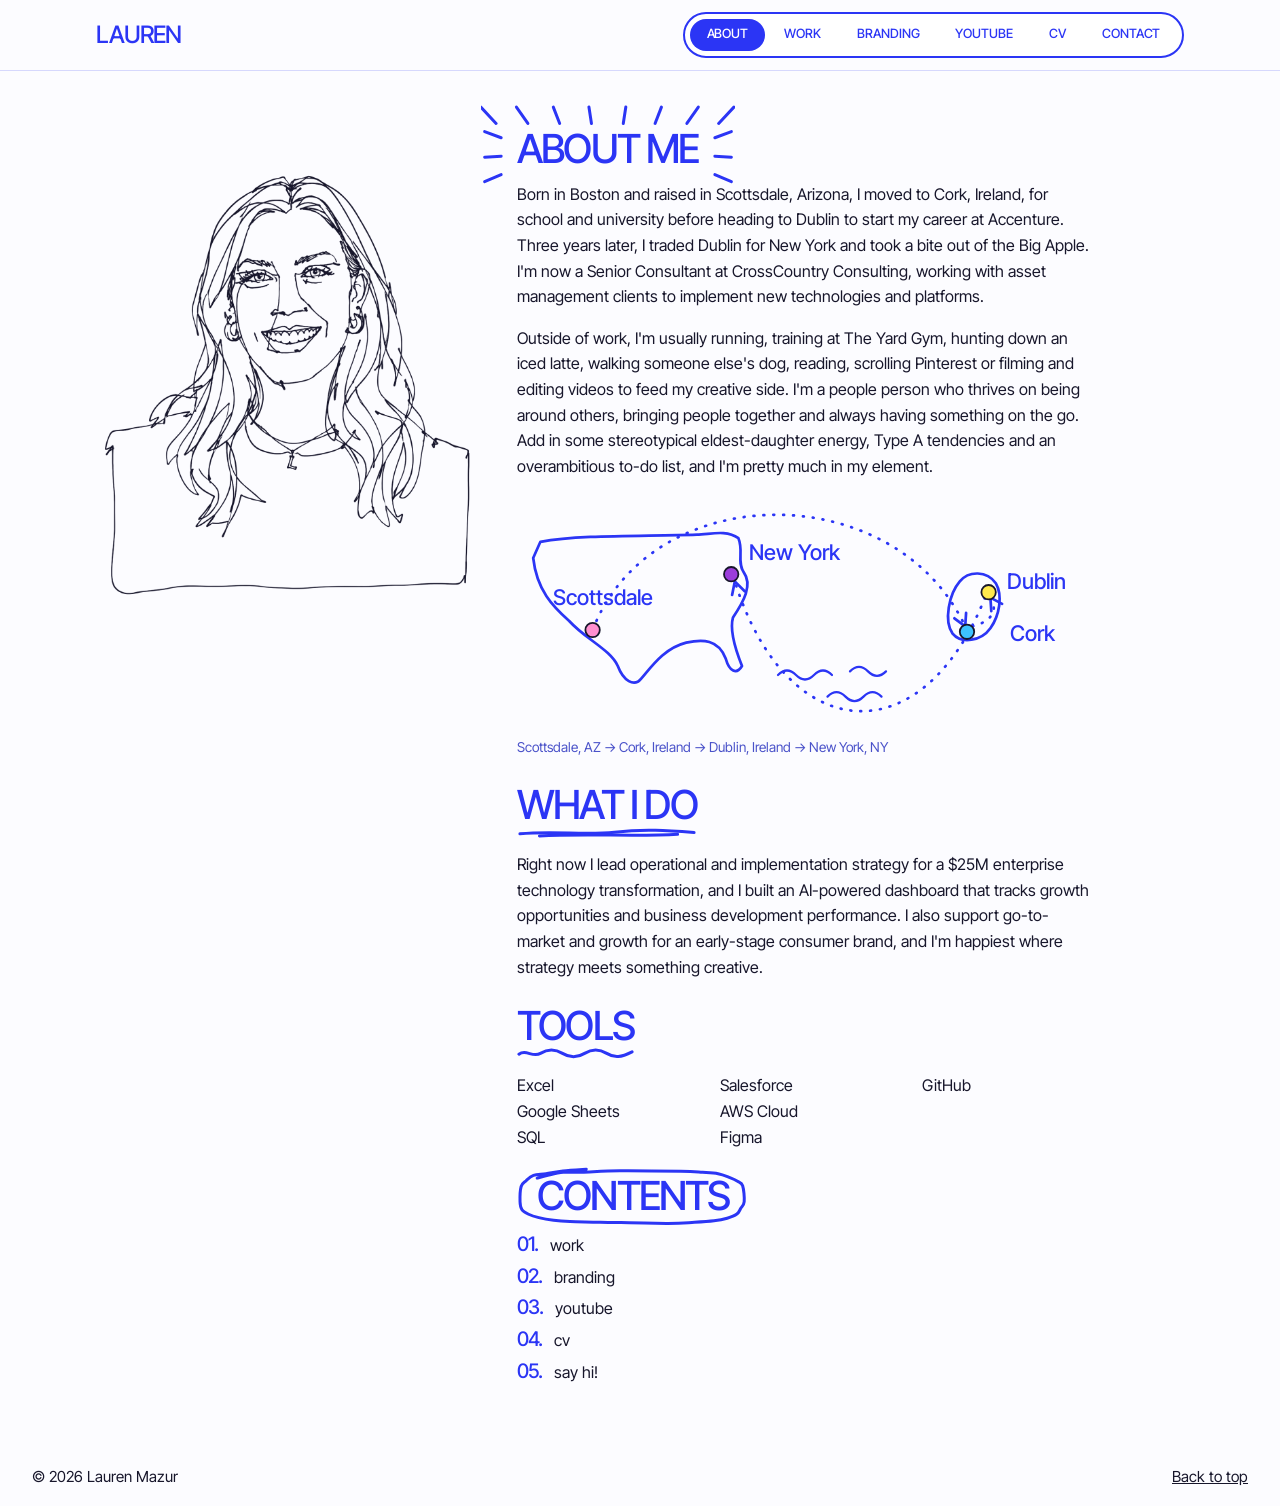
==== about.html @ 890e085f "Add files via upload" ====
<!DOCTYPE html>
<html lang="en">
<head>
  <meta charset="utf-8">
  <meta name="viewport" content="width=device-width, initial-scale=1">

  <title>About | Lauren Mazur</title>
  <meta name="description" content="About Lauren Mazur: strategy and operations consultant based in New York.">

  <!-- Fonts from Google Fonts (free): Inter Tight for everything -->
  <link rel="preconnect" href="https://fonts.googleapis.com">
  <link rel="preconnect" href="https://fonts.gstatic.com" crossorigin>
  <link href="https://fonts.googleapis.com/css2?family=Inter+Tight:wght@400;500;600&display=swap" rel="stylesheet">

  <link rel="stylesheet" href="style.css">
</head>

<body id="top">
  <a class="skip" href="#main">Skip to content</a>

  <!-- Menu: the current page is highlighted. To change the menu, edit it on every page. -->
  <header class="site-header">
    <div class="site-header__inner">
      <a class="site-header__logo" href="index.html">Lauren</a>
      <nav class="stage__nav" aria-label="Main">
        <a class="pill-nav__link" href="about.html" aria-current="page">About</a>
        <a class="pill-nav__link" href="work.html">Work</a>
        <a class="pill-nav__link" href="branding.html">Branding</a>
        <a class="pill-nav__link" href="youtube.html">YouTube</a>
        <a class="pill-nav__link" href="cv.html">CV</a>
        <a class="pill-nav__link" href="contact.html">Contact</a>
      </nav>
    </div>
  </header>

  <main id="main">

    <section id="about" class="section about">
      <figure class="about__portrait">
        <img src="portrait-about.png" width="1122" height="1402"
             alt="Line drawing portrait of Lauren with long hair, hoop earrings and an L necklace">
      </figure>

      <div class="about__text">

        <h1 class="hand-title doodle-host">about me<span class="doodle doodle--burst" aria-hidden="true"></span></h1>
        <!-- EDIT: check this reads like you -->
        <p>Born in Boston and raised in Scottsdale, Arizona, I moved to Cork, Ireland, for school and
           university before heading to Dublin to start my career at Accenture. Three years later,
           I traded Dublin for New York and took a bite out of the Big Apple. I'm now a Senior
           Consultant at CrossCountry Consulting, working with asset management clients to implement
           new technologies and platforms.</p>

        <p>Outside of work, I'm usually running, training at The Yard Gym, hunting down an iced
           latte, walking someone else's dog, reading, scrolling Pinterest or filming and editing
           videos to feed my creative side. I'm a people person who thrives on being around others,
           bringing people together and always having something on the go. Add in some stereotypical
           eldest-daughter energy, Type A tendencies and an overambitious to-do list, and I'm pretty
           much in my element.</p>

        <figure class="journey">
          <svg viewBox="0 0 640 260" role="img" aria-label="Hand-drawn map: Scottsdale, Arizona to Cork, then Dublin in Ireland, then New York">
            <g fill="none" stroke="currentColor" stroke-width="3" stroke-linecap="round" stroke-linejoin="round">
              <path d="M18 70 L26 52 C70 44, 140 46, 200 44 C214 44, 232 38, 246 48 C252 62, 244 74, 252 86 C262 100, 252 118, 240 136 C236 150, 242 170, 250 190 C244 200, 236 196, 232 182 C224 160, 206 160, 188 164 C164 170, 150 190, 138 204 C130 214, 118 206, 112 190 C104 172, 76 160, 58 140 C40 124, 22 106, 18 70 Z"/>
              <path d="M492 96 C502 84, 522 84, 532 98 C540 112, 536 134, 526 148 C516 162, 494 166, 484 154 C474 140, 480 110, 492 96 Z"/>
              <path d="M290 200 q10 -10 20 0 t20 0 t20 0" stroke-width="2.5"/><path d="M345 224 q10 -10 20 0 t20 0 t20 0" stroke-width="2.5"/><path d="M370 196 q10 -10 20 0 t20 0" stroke-width="2.5"/>
              <path d="M84 150 C150 -20, 420 -20, 498 146" stroke-dasharray="1 10"/>
              <path d="M506 146 C530 140, 534 126, 526 114" stroke-dasharray="1 10"/>
              <path d="M520 114 C450 290, 300 280, 242 96" stroke-dasharray="1 10"/>
              <path d="M499 131 L498 146 L486 137"/><path d="M527 129 L526 114 L539 121"/><path d="M239 111 L242 96 L253 107"/>
            </g>
            <circle cx="84" cy="150" r="8" fill="#FF8FD0" stroke="#17162B" stroke-width="2"/><circle cx="500" cy="152" r="8" fill="#3DC2FF" stroke="#17162B" stroke-width="2"/><circle cx="524" cy="108" r="8" fill="#FFE94D" stroke="#17162B" stroke-width="2"/><circle cx="238" cy="88" r="8" fill="#9B3DDB" stroke="#17162B" stroke-width="2"/>
            <g fill="currentColor" font-family="Inter Tight, Helvetica, Arial, sans-serif" font-size="24" font-weight="500">
              <text x="40" y="122">Scottsdale</text>
              <text x="258" y="72">New York</text>
              <text x="544" y="104">Dublin</text>
              <text x="548" y="162">Cork</text>
            </g>
          </svg>
          <figcaption>Scottsdale, AZ → Cork, Ireland → Dublin, Ireland → New York, NY</figcaption>
        </figure>

        <h2 class="hand-title doodle-host">what i do<span class="doodle doodle--underline" aria-hidden="true"></span></h2>
        <p>Right now I lead operational and implementation strategy for a $25M enterprise
           technology transformation, and I built an AI-powered dashboard that tracks growth
           opportunities and business development performance. I also support go-to-market
           and growth for an early-stage consumer brand, and I'm happiest where strategy meets
           something creative.</p>

        <h2 class="hand-title doodle-host">tools<span class="doodle doodle--squiggle" aria-hidden="true"></span></h2>
        <ul class="tools">
          <li>Excel</li>
          <li>Google Sheets</li>
          <li>SQL</li>
          <li>Salesforce</li>
          <li>AWS Cloud</li>
          <li>Figma</li>
          <li>GitHub</li>
        </ul>

        <h2 class="hand-title hand-title--oval doodle-host">contents<span class="doodle doodle--oval" aria-hidden="true"></span></h2>
        <!-- These link to the sections further down the page -->
        <ol class="contents">
          <li><a href="work.html"><span class="contents__n">01.</span>work</a></li>
          <li><a href="branding.html"><span class="contents__n">02.</span>branding</a></li>
          <li><a href="youtube.html"><span class="contents__n">03.</span>youtube</a></li>
          <li><a href="cv.html"><span class="contents__n">04.</span>cv</a></li>
          <li><a href="contact.html"><span class="contents__n">05.</span>say hi!</a></li>
        </ol>
      </div>
    </section>

  </main>

  <footer class="footer">
    <p>&copy; <span id="year">2026</span> Lauren Mazur</p>
    <a href="#top">Back to top</a>
  </footer>

  <script src="script.js"></script>
</body>
</html>
---- style.css ----
/* =========================================================
   TOKENS: change colours and fonts here and the whole site updates
   ========================================================= */
:root {
  --cobalt: #2B35F5;     /* the anchor colour */
  --paper:  #FCFCFF;
  --tint:   #EDEEFF;     /* very light cobalt, for the CV band */
  --ink:    #17162B;
  --pink:   #FF8FD0;
  --sky:    #3DC2FF;
  --butter: #FFE94D;
  --mint:   #2EC27E;
  --violet: #9B3DDB;
  --muted:  #4A52C9;

  --font-hand: "Space Mono", ui-monospace, Menlo, monospace;
  --font-body: "Space Mono", ui-monospace, Menlo, monospace;

  --gutter: clamp(.75rem, 2.5vw, 2rem);

  /* The zig-zag outline used by the sticker buttons */
  --d-oval: url("data:image/svg+xml,%3Csvg%20xmlns='http://www.w3.org/2000/svg'%20viewBox='-5%20-5%20210%20110'%20preserveAspectRatio='none'%3E%3Cg%20fill='none'%20stroke='black'%20stroke-width='3'%20stroke-linecap='round'%20stroke-linejoin='round'%3E%3Cpath%20d='M13.3%2017.0%20C14.9%2016.1,%2019.1%2013.5,%2023.0%2011.8%20C26.9%2010.0,%2031.7%207.4,%2036.8%206.5%20C41.9%205.6,%2045.0%206.8,%2053.5%206.3%20C62.0%205.8,%2073.0%203.9,%2087.8%203.6%20C102.6%203.4,%20130.0%204.2,%20142.4%204.7%20C154.8%205.2,%20156.6%205.9,%20162.2%206.6%20C167.8%207.3,%20172.1%207.5,%20176.1%209.1%20C180.2%2010.6,%20183.8%2013.8,%20186.7%2016.0%20C189.6%2018.3,%20191.7%2020.2,%20193.6%2022.6%20C195.5%2025.0,%20197.2%2024.6,%20198.2%2030.7%20C199.2%2036.7,%20199.9%2052.2,%20199.6%2059.0%20C199.3%2065.8,%20197.5%2067.9,%20196.4%2071.7%20C195.3%2075.4,%20195.0%2078.7,%20193.0%2081.6%20C191.0%2084.5,%20187.7%2087.0,%20184.3%2089.0%20C180.9%2091.0,%20177.3%2092.5,%20172.4%2093.7%20C167.5%2094.9,%20162.0%2095.6,%20154.9%2096.4%20C147.8%2097.1,%20144.0%2098.4,%20129.9%2098.3%20C115.7%2098.2,%2084.5%2096.6,%2070.0%2096.1%20C55.4%2095.5,%2049.7%2095.6,%2042.8%2095.0%20C35.8%2094.5,%2032.8%2094.0,%2028.1%2092.8%20C23.5%2091.6,%2018.5%2089.8,%2014.8%2088.0%20C11.0%2086.1,%208.1%2084.3,%205.6%2081.9%20C3.1%2079.5,%200.9%2077.3,%20-0.4%2073.6%20C-1.7%2069.9,%20-2.0%2066.4,%20-2.1%2059.5%20C-2.2%2052.5,%20-2.0%2038.3,%20-1.1%2032.0%20C-0.2%2025.7,%201.4%2025.1,%203.3%2021.7%20C5.1%2018.4,%207.0%2014.2,%2010.0%2012.1%20C13.0%209.9,%2016.9%2010.3,%2021.3%208.9%20C25.7%207.6,%2030.5%205.4,%2036.5%204.1%20C42.6%202.7,%2054.0%201.4,%2057.5%200.9'%20vector-effect='non-scaling-stroke'/%3E%3C/g%3E%3C/svg%3E");
  --d-underline: url("data:image/svg+xml,%3Csvg%20xmlns='http://www.w3.org/2000/svg'%20viewBox='0%200%20240%2024'%20preserveAspectRatio='none'%3E%3Cg%20fill='none'%20stroke='black'%20stroke-width='3'%20stroke-linecap='round'%20stroke-linejoin='round'%3E%3Cpath%20d='M4%2014%20C%2050%206,%2090%2018,%20130%2010%20S%20200%206,%20236%2011'%20vector-effect='non-scaling-stroke'/%3E%3Cpath%20d='M30%2019%20C%2090%2013,%20160%2021,%20214%2015'%20vector-effect='non-scaling-stroke'/%3E%3C/g%3E%3C/svg%3E");
  --d-squiggle: url("data:image/svg+xml,%3Csvg%20xmlns='http://www.w3.org/2000/svg'%20viewBox='0%200%20180%2030'%20preserveAspectRatio='none'%3E%3Cg%20fill='none'%20stroke='black'%20stroke-width='3'%20stroke-linecap='round'%20stroke-linejoin='round'%3E%3Cpath%20d='M3%2018%20C%2014%204,%2024%2028,%2036%2016%20S%2058%204,%2070%2016%20S%2092%2028,%20104%2016%20S%20126%204,%20138%2016%20S%20160%2026,%20177%2012'%20vector-effect='non-scaling-stroke'/%3E%3C/g%3E%3C/svg%3E");
  --d-arrow: url("data:image/svg+xml,%3Csvg%20xmlns='http://www.w3.org/2000/svg'%20viewBox='0%200%20160%2060'%20preserveAspectRatio='xMidYMid%20meet'%3E%3Cg%20fill='none'%20stroke='black'%20stroke-width='3'%20stroke-linecap='round'%20stroke-linejoin='round'%3E%3Cpath%20d='M4%2044%20C%2034%206,%20100%202,%20142%2032'%20vector-effect='non-scaling-stroke'/%3E%3Cpath%20d='M124%2022%20L144%2033%20L121%2044'%20vector-effect='non-scaling-stroke'/%3E%3C/g%3E%3C/svg%3E");
  --d-burst: url("data:image/svg+xml,%3Csvg%20xmlns='http://www.w3.org/2000/svg'%20viewBox='0%200%20200%2090'%20preserveAspectRatio='none'%3E%3Cg%20fill='none'%20stroke='black'%20stroke-width='3'%20stroke-linecap='round'%20stroke-linejoin='round'%3E%3Cpath%20d='M12%2020%20L-0%204'%20vector-effect='non-scaling-stroke'/%3E%3Cpath%20d='M37%2020%20L28%204'%20vector-effect='non-scaling-stroke'/%3E%3Cpath%20d='M62%2020%20L57%204'%20vector-effect='non-scaling-stroke'/%3E%3Cpath%20d='M87%2020%20L85%204'%20vector-effect='non-scaling-stroke'/%3E%3Cpath%20d='M112%2020%20L114%204'%20vector-effect='non-scaling-stroke'/%3E%3Cpath%20d='M137%2020%20L142%204'%20vector-effect='non-scaling-stroke'/%3E%3Cpath%20d='M162%2020%20L171%204'%20vector-effect='non-scaling-stroke'/%3E%3Cpath%20d='M187%2020%20L199%204'%20vector-effect='non-scaling-stroke'/%3E%3Cpath%20d='M16%2034%20L3%2028'%20vector-effect='non-scaling-stroke'/%3E%3Cpath%20d='M184%2034%20L197%2028'%20vector-effect='non-scaling-stroke'/%3E%3Cpath%20d='M16%2052%20L3%2053'%20vector-effect='non-scaling-stroke'/%3E%3Cpath%20d='M184%2052%20L197%2053'%20vector-effect='non-scaling-stroke'/%3E%3Cpath%20d='M16%2070%20L3%2077'%20vector-effect='non-scaling-stroke'/%3E%3Cpath%20d='M184%2070%20L197%2077'%20vector-effect='non-scaling-stroke'/%3E%3C/g%3E%3C/svg%3E");

  --burst: polygon(0% 0%, 12.5% 22%, 25% 0%, 37.5% 22%, 50% 0%, 62.5% 22%, 75% 0%, 87.5% 22%, 100% 0%, 91% 25%, 100% 50%, 91% 75%, 100% 100%, 87.5% 78%, 75% 100%, 62.5% 78%, 50% 100%, 37.5% 78%, 25% 100%, 12.5% 78%, 0% 100%, 9% 75%, 0% 50%, 9% 25%);
}

/* =========================================================
   BASE
   ========================================================= */
*, *::before, *::after { box-sizing: border-box; }

html { scroll-behavior: smooth; }

body {
  margin: 0;
  background: var(--paper);
  color: var(--ink);
  font-family: var(--font-body);
  font-size: 1.0625rem;
  line-height: 1.55;
}

a { color: inherit; }
img { max-width: 100%; }
::selection { background: var(--butter); color: var(--ink); }

:focus-visible { outline: 3px solid var(--cobalt); outline-offset: 3px; }
.band--cobalt :focus-visible { outline-color: var(--butter); }

.skip { position: absolute; left: -999px; }
.skip:focus {
  left: 1rem; top: 1rem; z-index: 10;
  background: var(--butter); padding: .5rem 1rem;
}

/* =========================================================
   STICKER BUTTONS (zig-zag edge with a dark outline)
   ========================================================= */
.sticker {
  --sticker: var(--pink);
  position: relative;
  isolation: isolate;
  display: inline-grid;
  place-items: center;
  min-width: 5rem;
  padding: .65rem 1.25rem;
  background: var(--ink);              /* this is the outline colour */
  clip-path: var(--burst);
  color: var(--ink);
  font-family: var(--font-body);
  font-size: .85rem;
  font-weight: 500;
  text-decoration: none;
  transition: transform .15s;
}

.sticker::before {
  content: "";
  position: absolute;
  inset: 2px;
  z-index: -1;
  background: var(--sticker);
  clip-path: var(--burst);
}

.sticker--pink   { --sticker: var(--pink); }
.sticker--sky    { --sticker: var(--sky); }
.sticker--butter { --sticker: var(--butter); }
.sticker--mint   { --sticker: var(--mint); }
.sticker--violet { --sticker: var(--violet); color: #fff; }
.sticker--large  { font-size: 1rem; padding: .9rem 1.75rem; }

.sticker:hover { transform: rotate(-4deg) scale(1.06); }
.sticker:focus-visible {
  outline: none;                       /* the outline would be clipped by the zig-zag shape */
  --sticker: #fff;
  text-decoration: underline;
}

/* =========================================================
   HERO (mobile first: everything stacks)
   ========================================================= */
.hero {
  padding: var(--gutter);
  background: var(--paper);
  color: var(--cobalt);
}

.stage {
  position: relative;
  display: flex;
  flex-direction: column;
  gap: 1.25rem;
  min-height: max(36rem, calc(100vh - 2 * var(--gutter)));
  min-height: max(36rem, calc(100svh - 2 * var(--gutter)));
  padding: 1.25rem 1.25rem 0;
  border: 2px solid var(--pink);
  overflow: hidden;
}

.logo {
  margin: 0;
  font-family: var(--font-hand);
  font-size: 2.5rem;
  font-weight: 400;
  line-height: 1;
}
.logo a { text-decoration: none; }

.clock {
  margin: .5rem 0 0;
  font-size: .8rem;
  line-height: 1.4;
}

.stage__nav { display: flex; flex-wrap: wrap; gap: .6rem; }

.note {
  margin: 0;
  color: var(--cobalt);
  font-family: var(--font-hand);
  font-size: clamp(1.75rem, 6vw, 2.5rem);
  line-height: 1.1;
}

.tags {
  display: flex;
  flex-wrap: wrap;
  gap: .5rem 1.5rem;
  margin: 0;
  padding: 0;
  list-style: none;
}
.tag { display: flex; align-items: center; gap: .4rem; font-size: .95rem; }
.tag__star { color: var(--cobalt); }

.stage__portrait {
  align-self: center;
  display: block;
  width: min(85%, 26rem);
  height: auto;
  margin-top: auto;
}

/* =========================================================
   HERO (wide screens: words float around the portrait)
   ========================================================= */
@media (min-width: 56rem) {
  .stage { display: block; padding: 0; }

  .stage__logo { position: absolute; top: 1.25rem; left: 1.5rem; z-index: 2; }
  .stage__nav  { position: absolute; top: 1.25rem; right: 1.5rem; z-index: 2; }

  .note { position: absolute; z-index: 2; font-size: clamp(1.75rem, 2.7vw, 3rem); }
  .note--left  { left: 4%;  top: 38%; }
  .note--right { right: 4%; top: 33%; max-width: 22rem; text-align: right; }

  .tags { display: block; }
  .tag {
    position: absolute;
    flex-direction: column;
    gap: .1rem;
    transform: translate(-50%, -50%);
    text-align: center;
  }
  .tag--1 { left: 21%; top: 27%; }
  .tag--2 { left: 38%; top: 14%; }
  .tag--3 { left: 79%; top: 23%; }
  .tag--4 { left: 23%; top: 49%; }
  .tag--5 { left: 77%; top: 60%; }

  .stage__portrait {
    position: absolute;
    left: 50%;
    bottom: 0;
    width: auto;
    height: min(80%, 52rem, 62vw);
    margin: 0;
    transform: translateX(-50%);
  }
}

/* =========================================================
   SECTIONS
   ========================================================= */
.section {
  max-width: 90rem;
  margin-inline: auto;
  padding: clamp(3rem, 8vw, 7rem) var(--gutter);
}

.band--tint   { background: var(--tint); }
.band--cobalt { background: var(--cobalt); color: #fff; }

.hand-title {
  margin: 0 0 .5rem;
  font-family: var(--font-hand);
  font-size: clamp(2rem, 4vw, 3rem);
  font-weight: 400;
  line-height: 1.1;
}
.hand-title--big {
  font-size: clamp(3rem, 9vw, 6.5rem);
  margin-bottom: clamp(1.25rem, 3vw, 2.5rem);
}

/* =========================================================
   ABOUT (drawing left, text right)
   ========================================================= */
.about {
  display: grid;
  gap: 2rem;
}

.about__portrait { margin: 0; }
.about__portrait img { display: block; width: 100%; max-width: 30rem; height: auto; }

.about__text p { margin: 0 0 2.25rem; max-width: 36rem; }
.about__text .hand-title { margin-top: 0; }

.tools {
  columns: 3;
  column-gap: 2rem;
  margin: 0 0 2.25rem;
  padding: 0;
  list-style: none;
  max-width: 36rem;
}

.contents {
  margin: 0;
  padding: 0;
  list-style: none;
}
.contents a {
  display: inline-flex;
  align-items: baseline;
  gap: .75rem;
  padding-block: .2rem;
  text-decoration: none;
}
.contents a:hover { text-decoration: underline; text-underline-offset: .25em; }
.contents__n { font-family: var(--font-hand); font-size: 1.75rem; line-height: 1; }

@media (min-width: 56rem) {
  .about { grid-template-columns: minmax(0, 5fr) minmax(0, 6fr); gap: 4rem; align-items: start; }
}

/* =========================================================
   WORK GRID
   ========================================================= */
.work-grid {
  display: grid;
  grid-template-columns: repeat(12, 1fr);
  gap: clamp(.75rem, 2vw, 1.5rem);
}

.tile {
  --tile: var(--butter);
  --tile-ink: var(--ink);
  grid-column: span 12;
  display: flex;
  flex-direction: column;
  gap: .5rem;
  padding: clamp(.75rem, 1.5vw, 1.25rem);
  border: 2px solid var(--ink);
  background-color: var(--tile);
  color: var(--tile-ink);
  text-decoration: none;
  transition: background-color .2s, color .2s;
}

.tile--butter { --tile: var(--butter); }
.tile--cobalt { --tile: var(--cobalt); --tile-ink: #fff; }
.tile--mint   { --tile: var(--mint); }
.tile--pink   { --tile: var(--pink); }
.tile--sky    { --tile: var(--sky); }

/* Hover and keyboard focus: the tile flips to dark */
.tile:hover,
.tile:focus-visible {
  --tile: var(--ink);
  --tile-ink: #fff;
}

.tile__media {
  display: grid;
  place-items: center;
  aspect-ratio: 4 / 3;
  margin-bottom: .5rem;
  overflow: hidden;
  font-weight: 500;
  /* striped placeholder, disappears once you add an <img> */
  background: repeating-linear-gradient(135deg, rgba(0,0,0,.08) 0 12px, transparent 12px 24px);
}
.tile__media--wide { aspect-ratio: 21 / 9; }
.tile__media img { width: 100%; height: 100%; object-fit: cover; }

.tile__title {
  margin: 0;
  font-family: var(--font-hand);
  font-size: clamp(1.75rem, 3vw, 2.5rem);
  font-weight: 400;
  line-height: 1.1;
}
.tile__text { margin: 0; max-width: 40rem; }
.tile__year { margin: 0; font-weight: 500; }

@media (min-width: 48rem) {
  .tile--7  { grid-column: span 7; }
  .tile--5  { grid-column: span 5; }
  .tile--12 { grid-column: span 12; }
}

/* =========================================================
   CV
   ========================================================= */
.cv__head {
  display: flex;
  flex-wrap: wrap;
  align-items: flex-end;
  justify-content: space-between;
  gap: 1rem;
}
.cv__head .sticker { margin-bottom: clamp(1.25rem, 3vw, 2.5rem); }

.cv-group {
  display: grid;
  gap: 1rem;
  padding-block: 1.75rem;
  border-top: 2px solid var(--ink);
}

.cv-group__title {
  margin: 0;
  font-family: var(--font-hand);
  font-size: 1.75rem;
  font-weight: 400;
}

.cv-row {
  display: grid;
  grid-template-columns: 1fr;
  gap: .25rem;
  margin-bottom: 1.5rem;
}
.cv-row:last-child { margin-bottom: 0; }

.cv-row__when { margin: 0; color: var(--muted); font-weight: 500; }
.cv-row__what { margin: 0 0 .25rem; font-size: 1.125rem; font-weight: 600; }
.cv-row p { margin: 0; max-width: 40rem; }

.skills {
  display: flex;
  flex-wrap: wrap;
  gap: .5rem;
  margin: 0;
  padding: 0;
  list-style: none;
}
.skills li {
  padding: .2rem .9rem;
  border: 2px solid var(--ink);
  border-radius: 999px;
  font-weight: 500;
}

@media (min-width: 48rem) {
  .cv-group { grid-template-columns: 12rem 1fr; }
}

/* =========================================================
   CONTACT + FOOTER
   ========================================================= */
.contact__email {
  display: inline-block;
  font-family: var(--font-hand);
  font-size: clamp(1.75rem, 7vw, 5rem);
  line-height: 1.1;
  overflow-wrap: anywhere;
}

.contact__links {
  display: flex;
  flex-wrap: wrap;
  gap: .75rem;
  margin-top: 2rem;
}

.footer {
  display: flex;
  justify-content: space-between;
  gap: 1rem;
  padding: 1.5rem var(--gutter);
  font-size: .95rem;
}
.footer p { margin: 0; }

/* =========================================================
   REDUCED MOTION
   ========================================================= */
@media (prefers-reduced-motion: reduce) {
  html { scroll-behavior: auto; }
  .tile, .sticker { transition: none; }
  .sticker:hover { transform: none; }
}


/* =========================================================
   ADDITIONS: events, youtube, fuller CV
   ========================================================= */
.section__intro {
  max-width: 36rem;
  margin: 0 0 2rem;
}

/* three-across tiles (events) */
@media (min-width: 48rem) {
  .tile--4 { grid-column: span 4; }
}

/* youtube */
.videos {
  display: grid;
  gap: clamp(.75rem, 2vw, 1.5rem);
}
.video {
  display: grid;
  place-items: center;
  aspect-ratio: 16 / 9;
  overflow: hidden;
  border: 2px solid var(--ink);
  background: repeating-linear-gradient(135deg, rgba(23,22,43,.08) 0 12px, transparent 12px 24px);
  font-weight: 500;
  text-decoration: none;
}
a.video:hover { background: var(--butter); }
.video iframe { width: 100%; height: 100%; border: 0; }

@media (min-width: 48rem) {
  .videos { grid-template-columns: repeat(3, 1fr); }
}

/* CV details */
.cv-row .cv-row__where { margin: 0 0 .5rem; color: var(--muted); }
.cv-list { margin: 0; padding-left: 1.1rem; max-width: 44rem; }
.cv-list li { margin-bottom: .4rem; }

.skills-label { margin: 1.25rem 0 .5rem; font-weight: 600; }
.skills-label--first { margin-top: 0; }


/* =========================================================
   TYPE: Space Mono, bold lowercase headings (blue slide-deck look)
   ========================================================= */
body { font-size: 1rem; line-height: 1.65; }

.logo, .note, .hand-title, .tile__title, .cv-group__title,
.contents__n, .contact__email, .sticker {
  font-weight: 700;
  letter-spacing: -0.02em;
}

.hand-title, .cv-group__title, .contents__n { color: var(--cobalt); }
.band--cobalt .hand-title { color: #fff; }

.logo { font-size: 2.25rem; }
.clock { font-size: .75rem; }
.tag { font-size: .85rem; }
.contact__email { font-size: clamp(1.25rem, 4.2vw, 3.5rem); }
.contents__n { font-size: 1.5rem; }

@media (min-width: 48rem) {
  .cv-row { grid-template-columns: 10rem 1fr; gap: 1rem; }
}

/* =========================================================
   STARS: each one a different colour
   ========================================================= */
.tag__star {
  font-size: 1.5rem;
  line-height: 1;
  -webkit-text-stroke: 1px var(--ink);
}
.tag--1 .tag__star { color: var(--pink); }
.tag--2 .tag__star { color: var(--sky); }
.tag--3 .tag__star { color: var(--butter); }
.tag--4 .tag__star { color: var(--mint); }
.tag--5 .tag__star { color: var(--violet); }

/* =========================================================
   DOODLES: hand-drawn ovals, arrows, underlines and bursts.
   They take the colour of the text they sit next to.
   ========================================================= */
.doodle-host { position: relative; width: fit-content; }
.circled { position: relative; display: inline-block; }

.doodle {
  display: block;
  pointer-events: none;
  background-color: currentColor;
  -webkit-mask-repeat: no-repeat;       mask-repeat: no-repeat;
  -webkit-mask-position: center;        mask-position: center;
  -webkit-mask-size: 100% 100%;         mask-size: 100% 100%;
}
.doodle { color: var(--cobalt); }
.band--cobalt .doodle { color: #fff; }

.doodle--oval {
  position: absolute;
  inset: -.55em -1em;
  -webkit-mask-image: var(--d-oval);    mask-image: var(--d-oval);
}
.doodle--underline {
  width: 100%;
  height: max(.3em, 10px);
  margin-top: .1em;
  -webkit-mask-image: var(--d-underline); mask-image: var(--d-underline);
}
.doodle--squiggle {
  width: 100%;
  height: max(.4em, 12px);
  margin-top: .05em;
  -webkit-mask-image: var(--d-squiggle); mask-image: var(--d-squiggle);
}
.doodle--burst {
  position: absolute;
  inset: -.7em -.9em;
  -webkit-mask-image: var(--d-burst);   mask-image: var(--d-burst);
}
.doodle--arrow {
  width: 8rem;
  height: 3rem;
  -webkit-mask-size: contain;           mask-size: contain;
  -webkit-mask-image: var(--d-arrow);   mask-image: var(--d-arrow);
}

/* space so doodles don't touch the text below */
.doodle-host.hand-title { margin-bottom: 1rem; }
.hand-title--big.doodle-host { margin-bottom: clamp(1.5rem, 3.5vw, 3rem); }

/* arrow between the YouTube title and its button */
.doodle--between { margin-bottom: 2rem; }

/* hero arrow under "hi! i'm a…" (wide screens only) */
@media (max-width: 55.99rem) {
  .note .doodle--arrow { display: none; }
}
@media (min-width: 56rem) {
  .note--left .doodle--arrow {
    position: absolute;
    top: 100%;
    left: 2.5rem;
    margin-top: .25rem;
  }
}


/* =========================================================
   CV OVERVIEW (two columns, like a one-page CV)
   ========================================================= */
.cv2 { display: grid; gap: 3rem; margin-top: 1rem; }

.cv2__top {
  display: flex;
  justify-content: space-between;
  align-items: flex-start;
  gap: 1rem;
}
.cv2__name { margin: 0 0 .25rem; font-size: 1.25rem; font-weight: 700; color: var(--cobalt); }
.cv2__role { margin: 0; }

.cv2__photo { margin: 0; width: clamp(6rem, 14vw, 10rem); }
.cv2__frame {
  position: relative;
  isolation: isolate;
  aspect-ratio: 3 / 4;
  overflow: hidden;
  border: 2px solid var(--cobalt);
  background: #fff;
}
.cv2__frame img {
  display: block;
  width: 100%;
  height: 100%;
  object-fit: cover;
  object-position: 50% 30%;
  filter: grayscale(1) brightness(1.08) contrast(1.05);
}
/* cobalt duotone: dark areas turn cobalt, white stays white */
.cv2__frame::after {
  content: "";
  position: absolute;
  inset: 0;
  background: var(--cobalt);
  mix-blend-mode: lighten;
}

.cv2__cols { display: grid; gap: 3rem; }
.cv2__left, .cv2__right { display: grid; gap: 2.75rem; align-content: start; }

.cv2__h {
  margin: 0 0 .5rem;
  font-size: 1.25rem;
  font-weight: 700;
  letter-spacing: -0.02em;
  color: var(--cobalt);
}
.cv2 p { margin: 0; }

.plain { margin: 0; padding: 0; list-style: none; }
.langs li { display: flex; gap: 1.25rem; }
.plus { color: var(--cobalt); font-weight: 700; letter-spacing: .12em; }
.cv2__contact { line-height: 1.7; }

.xp { margin-bottom: 2rem; }
.xp:last-child { margin-bottom: 0; }
.xp__role { margin: 0; font-size: 1.0625rem; font-weight: 700; }
.xp__where { margin: .4rem 0 .6rem; line-height: 2.1; color: var(--muted); }
.xp__text { max-width: 30rem; }
.xp__award { margin-top: .5rem; font-weight: 700; }

.award__star {
  color: var(--butter);
  font-size: 1.25rem;
  -webkit-text-stroke: 1px var(--ink);
}

/* company names get a doodle around or under them */
.company {
  position: relative;
  display: inline-block;
  font-weight: 700;
  color: var(--cobalt);
}
.company .doodle--underline,
.company .doodle--squiggle {
  position: absolute;
  left: 0; right: 0; top: 100%;
  height: .55em;
  margin: 0;
}
.company .doodle--burst { inset: -.5em -.7em; }

@media (min-width: 56rem) {
  .cv2__cols { grid-template-columns: 1fr 1fr; gap: 4rem; }
  .cv2__right {
    text-align: right;
    justify-items: end;
    padding-top: clamp(4rem, 12vw, 9rem);
  }
  .xp__text { margin-left: auto; }
}

/* =========================================================
   LOGO DOODLES (optional)
   To use a company's real logo instead of its name, upload the logo as a
   PNG or SVG with a transparent background, then replace the
   <span class="company">…</span> with:
     <span class="logo-doodle" style="--logo:url('logo-accenture.png')" role="img" aria-label="Accenture"></span>
   The logo is redrawn as a single flat cobalt shape.
   ========================================================= */
.logo-doodle {
  display: inline-block;
  width: 7rem;
  height: 2rem;
  vertical-align: middle;
  background-color: var(--cobalt);
  -webkit-mask: var(--logo) right center / contain no-repeat;
          mask: var(--logo) right center / contain no-repeat;
}
@media (max-width: 55.99rem) {
  .logo-doodle { -webkit-mask-position: left center; mask-position: left center; }
}


/* one big YouTube player */
.videos--single { grid-template-columns: 1fr; max-width: 56rem; }


/* =========================================================
   OVALS: more room around the words so they stay readable
   ========================================================= */
.circled { line-height: 1.2; }
.note .circled { margin-inline: .6em; }
.hand-title--oval { margin-left: .7em; }
.hand-title--oval .doodle--oval { inset: -.5em -.7em; }
.company .doodle--oval { inset: -.65em -1.8em; }
.xp__text { line-height: 1.9; }
.xp__text .doodle--oval { inset: -.4em -.9em; }
.xp__text .circled { margin-inline: .3em; }
@media (max-width: 55.99rem) {
  .note .doodle--oval { inset: -.5em -.7em; }
}
@media (min-width: 56rem) {
  .note--right { right: 7%; }
}

/* small route line under "living and working in New York, NY" */
.note__route {
  display: block;
  margin-top: 1.1rem;
  font-size: .8rem;
  font-weight: 400;
  letter-spacing: 0;
  line-height: 1.4;
}

/* =========================================================
   JOURNEY MAP (About)
   ========================================================= */
.journey { margin: 0 0 2.5rem; max-width: 36rem; }
.journey svg { display: block; width: 100%; height: auto; color: var(--cobalt); }
.journey figcaption { margin-top: .5rem; font-size: .85rem; color: var(--muted); }


/* =========================================================
   TYPE v3: tight grotesque, big uppercase headings
   (Inter Tight, medium weight, very tight letter-spacing)
   ========================================================= */
:root {
  --font-hand: "Inter Tight", "Helvetica Neue", Arial, sans-serif;
  --font-body: "Inter Tight", "Helvetica Neue", Arial, sans-serif;
}

body { font-size: .95rem; line-height: 1.5; }

.logo, .note, .hand-title, .tile__title, .cv-group__title, .cv2__h,
.cv2__name, .contact__email, .sticker, .contents__n {
  font-weight: 500;
  letter-spacing: -0.045em;
}
.sticker { letter-spacing: -0.01em; }

.hand-title, .cv2__h, .cv-group__title, .logo { text-transform: uppercase; }

.logo { font-size: 1.75rem; line-height: 1; }
.note { line-height: 1; letter-spacing: -0.04em; }

.hand-title {
  font-size: clamp(2.25rem, 5vw, 4.5rem);
  line-height: .92;
  margin-bottom: .9rem;
}
.hand-title--big {
  font-size: clamp(3.5rem, 12vw, 10rem);
  line-height: .88;
}

.cv2__h {
  font-size: clamp(1.75rem, 3.4vw, 3rem);
  line-height: .95;
  margin-bottom: .75rem;
}
.cv2__name { font-size: 1.25rem; }
.tile__title { line-height: 1; }
.contents__n { font-size: 1.25rem; }
.contact__email { font-size: clamp(1.5rem, 5.6vw, 4.75rem); line-height: 1; }

.xp__role, .company { font-weight: 600; }
.plus { font-weight: 600; letter-spacing: .1em; }
.plain { line-height: 1.4; }
.xp__text { line-height: 1.8; }

/* doodles scale with the bigger headings, so keep them slimmer */
.doodle--underline { height: max(.16em, 10px); }
.doodle--squiggle  { height: max(.26em, 12px); }
.hand-title--oval { margin-left: .5em; }
.hand-title--oval .doodle--oval { inset: -.3em -.5em; }


/* =========================================================
   HERO: job title and Download CV button for recruiters
   ========================================================= */
.stage__title {
  margin: .4rem 0 0;
  max-width: 16rem;
  font-weight: 500;
  letter-spacing: -0.01em;
  line-height: 1.25;
}
.hero-cv { margin-top: .9rem; }
.hero-cv + .clock { margin-top: 1rem; }

.sticker--cobalt { --sticker: var(--cobalt); color: #fff; }
/* white-text stickers need dark text when focused (the focus fill is white) */
.sticker--cobalt:focus-visible,
.sticker--violet:focus-visible { color: var(--ink); }


/* =========================================================
   PILLS: menu and buttons, highlighted when hovered or focused
   ========================================================= */
.stage__nav {
  display: flex;
  flex-wrap: wrap;
  gap: .15rem;
  padding: .3rem;
  border: 2px solid var(--cobalt);
  border-radius: 1.6rem;
  background: #fff;
}
@media (min-width: 40rem) {
  .stage__nav { border-radius: 999px; }
}

.pill-nav__link {
  padding: .6rem 1.05rem;
  border-radius: 999px;
  color: var(--cobalt);
  font-size: .8rem;
  font-weight: 500;
  line-height: 1;
  letter-spacing: -0.005em;
  text-decoration: none;
  text-transform: uppercase;
  transition: background-color .18s, color .18s;
}
.pill-nav__link:hover,
.pill-nav__link:focus-visible {
  background: var(--cobalt);
  color: #fff;
  outline: none;
}
.pill-nav__link:focus-visible { box-shadow: 0 0 0 2px #fff, 0 0 0 4px var(--cobalt); }

/* every other button becomes a pill too */
.sticker {
  min-width: 0;
  padding: .7rem 1.35rem;
  border: 2px solid var(--cobalt);
  border-radius: 999px;
  background: #fff;
  clip-path: none;
  color: var(--cobalt);
  font-size: .8rem;
  font-weight: 500;
  line-height: 1;
  letter-spacing: -0.005em;
  text-transform: uppercase;
  transition: background-color .18s, color .18s;
}
.sticker::before { display: none; }
.sticker--large { padding: .9rem 1.6rem; font-size: .85rem; }

.sticker:hover,
.sticker:focus-visible,
.sticker--violet:hover,
.sticker--violet:focus-visible {
  background: var(--cobalt);
  color: #fff;
  transform: none;
  text-decoration: none;
}
.sticker:focus-visible { outline: 3px solid var(--cobalt); outline-offset: 3px; }

/* the main call to action starts filled and flips on hover */
.sticker--cobalt { background: var(--cobalt); color: #fff; }
.sticker--cobalt:hover,
.sticker--cobalt:focus-visible { background: #fff; color: var(--cobalt); }

/* on the cobalt contact block */
.band--cobalt .sticker { background: transparent; border-color: #fff; color: #fff; }
.band--cobalt .sticker:hover,
.band--cobalt .sticker:focus-visible { background: #fff; color: var(--cobalt); }
.band--cobalt .sticker:focus-visible { outline-color: var(--butter); }

.video-fallback { margin: 1rem 0 0; font-size: .85rem; color: var(--muted); }


/* =========================================================
   CV v2: bullets, notes, left-aligned right column
   ========================================================= */
.cv-list { line-height: 1.8; }
.cv-list li::marker { color: var(--cobalt); }
.cv-list .doodle--oval { inset: -.4em -.9em; }
.cv-list .circled { margin-inline: .3em; }
.cv2__note { margin-top: .25rem; color: var(--muted); font-style: italic; }
.good li { margin-bottom: .15rem; }
.xp__extra { margin-top: 1rem; }

@media (min-width: 56rem) {
  .cv2__right {
    text-align: left;
    justify-items: start;
    padding-top: clamp(1.5rem, 4vw, 3rem);
  }
  .xp__text { margin-left: 0; }
}


/* =========================================================
   TIGHTER LAYOUT: narrower content, smaller gaps, easier to scan
   ========================================================= */
body { font-size: 1rem; line-height: 1.6; }

/* content no longer stretches edge to edge on big screens */
.section {
  max-width: 72rem;
  padding: clamp(2rem, 5vw, 3.75rem) var(--gutter);
}

/* a slightly shorter hero */
.stage {
  min-height: max(34rem, calc(92vh - 2 * var(--gutter)));
  min-height: max(34rem, calc(92svh - 2 * var(--gutter)));
}

/* smaller headings */
.hand-title { font-size: clamp(1.75rem, 3.4vw, 2.5rem); margin-bottom: .6rem; }
.hand-title--big { font-size: clamp(2.75rem, 8vw, 5.5rem); }
.doodle-host.hand-title { margin-bottom: .9rem; }
.hand-title--big.doodle-host { margin-bottom: clamp(1.25rem, 2.5vw, 2rem); }
.section__intro { margin-bottom: 1.25rem; }
.cv2__h { margin-bottom: .4rem; }

/* about */
.about { gap: 1.5rem; }
.about__portrait img { max-width: 24rem; }
.about__text p { margin: 0 0 1rem; }
.about__text > .hand-title:not(:first-child) { margin-top: 1.75rem; }
.tools, .journey { margin-bottom: 0; }
.tools { margin-top: .25rem; }
.journey { margin-top: .5rem; }
@media (min-width: 56rem) {
  .about { grid-template-columns: minmax(0, 4fr) minmax(0, 7fr); gap: 2.5rem; }
}

/* work and branding tiles */
.work-grid { gap: .75rem; }
.tile { padding: .85rem; gap: .35rem; }
.tile__media { aspect-ratio: 16 / 10; margin-bottom: .35rem; }
.tile__media--wide { aspect-ratio: 21 / 8; }
.tile__title { font-size: clamp(1.5rem, 2.4vw, 2rem); }

/* cv */
.cv2 { gap: 1.75rem; margin-top: .5rem; }
.cv2__cols { gap: 2rem; }
.cv2__left, .cv2__right { gap: 1.5rem; }
.xp { margin-bottom: 1.25rem; }
.xp__where { margin-bottom: .4rem; }
.cv-list { line-height: 1.7; }
.xp__text { line-height: 1.7; }
@media (min-width: 56rem) {
  .cv2__cols { gap: 3rem; }
  .cv2__right { padding-top: 0; }
}

/* contact and footer */
.contact__email { font-size: clamp(1.25rem, 4vw, 3rem); }
.contact__links { margin-top: 1.25rem; }
.footer { padding-block: 1rem; }


/* =========================================================
   SEPARATE PAGES: sticky menu bar on every page except home
   ========================================================= */
.site-header {
  position: sticky;
  top: 0;
  z-index: 20;
  background: var(--paper);
  border-bottom: 1px solid rgba(43, 53, 245, .18);
}
.site-header__inner {
  display: flex;
  flex-wrap: wrap;
  align-items: center;
  justify-content: space-between;
  gap: .75rem;
  max-width: 72rem;
  margin: 0 auto;
  padding: .75rem var(--gutter);
}
.site-header__logo {
  color: var(--cobalt);
  font-size: 1.5rem;
  font-weight: 500;
  letter-spacing: -0.045em;
  line-height: 1;
  text-decoration: none;
  text-transform: uppercase;
}
.site-header .stage__nav { position: static; }

/* the page you are on stays highlighted in the menu */
.pill-nav__link[aria-current="page"] { background: var(--cobalt); color: #fff; }

main { min-height: 55vh; }
.band--cobalt { min-height: 50vh; }
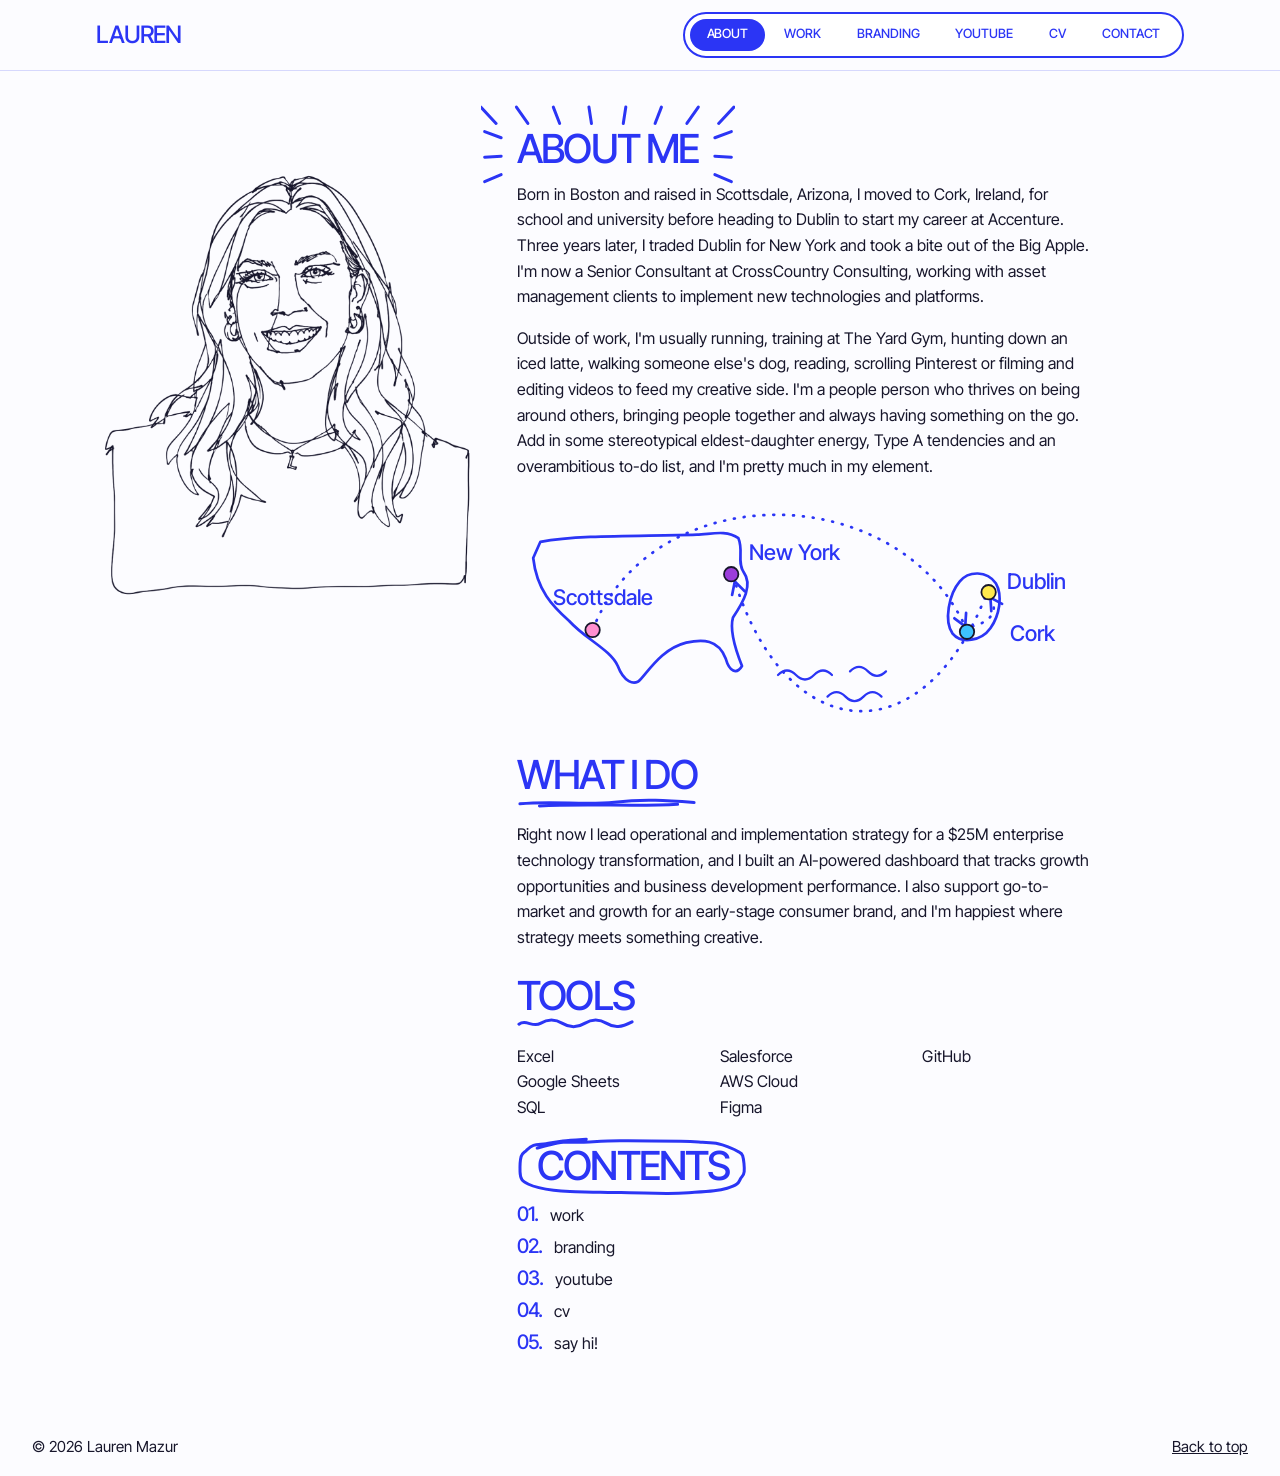
==== commit d5e1153a: "Update about.html" ====
--- a/about.html
+++ b/about.html
@@ -77,7 +77,6 @@
               <text x="548" y="162">Cork</text>
             </g>
           </svg>
-          <figcaption>Scottsdale, AZ → Cork, Ireland → Dublin, Ireland → New York, NY</figcaption>
         </figure>
 
         <h2 class="hand-title doodle-host">what i do<span class="doodle doodle--underline" aria-hidden="true"></span></h2>
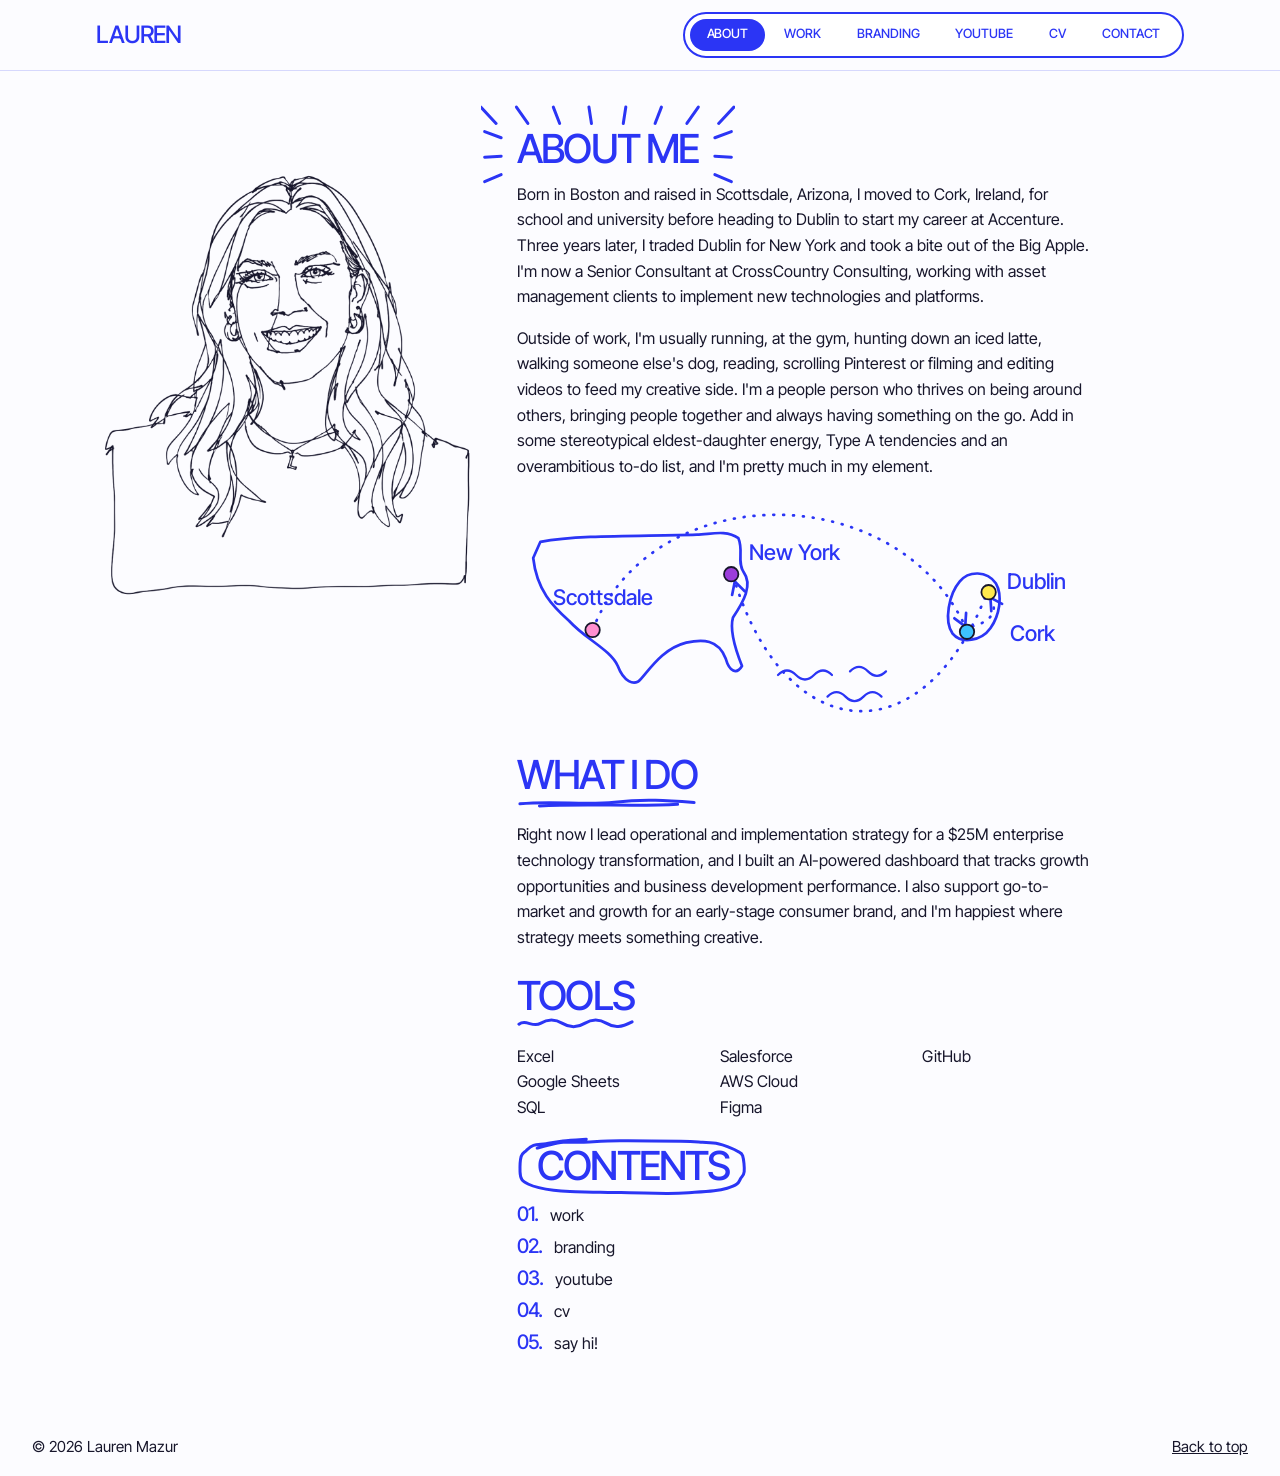
==== commit bf940f2a: "Update about.html" ====
--- a/about.html
+++ b/about.html
@@ -51,7 +51,7 @@
            Consultant at CrossCountry Consulting, working with asset management clients to implement
            new technologies and platforms.</p>
 
-        <p>Outside of work, I'm usually running, training at The Yard Gym, hunting down an iced
+        <p>Outside of work, I'm usually running, at the gym, hunting down an iced
            latte, walking someone else's dog, reading, scrolling Pinterest or filming and editing
            videos to feed my creative side. I'm a people person who thrives on being around others,
            bringing people together and always having something on the go. Add in some stereotypical
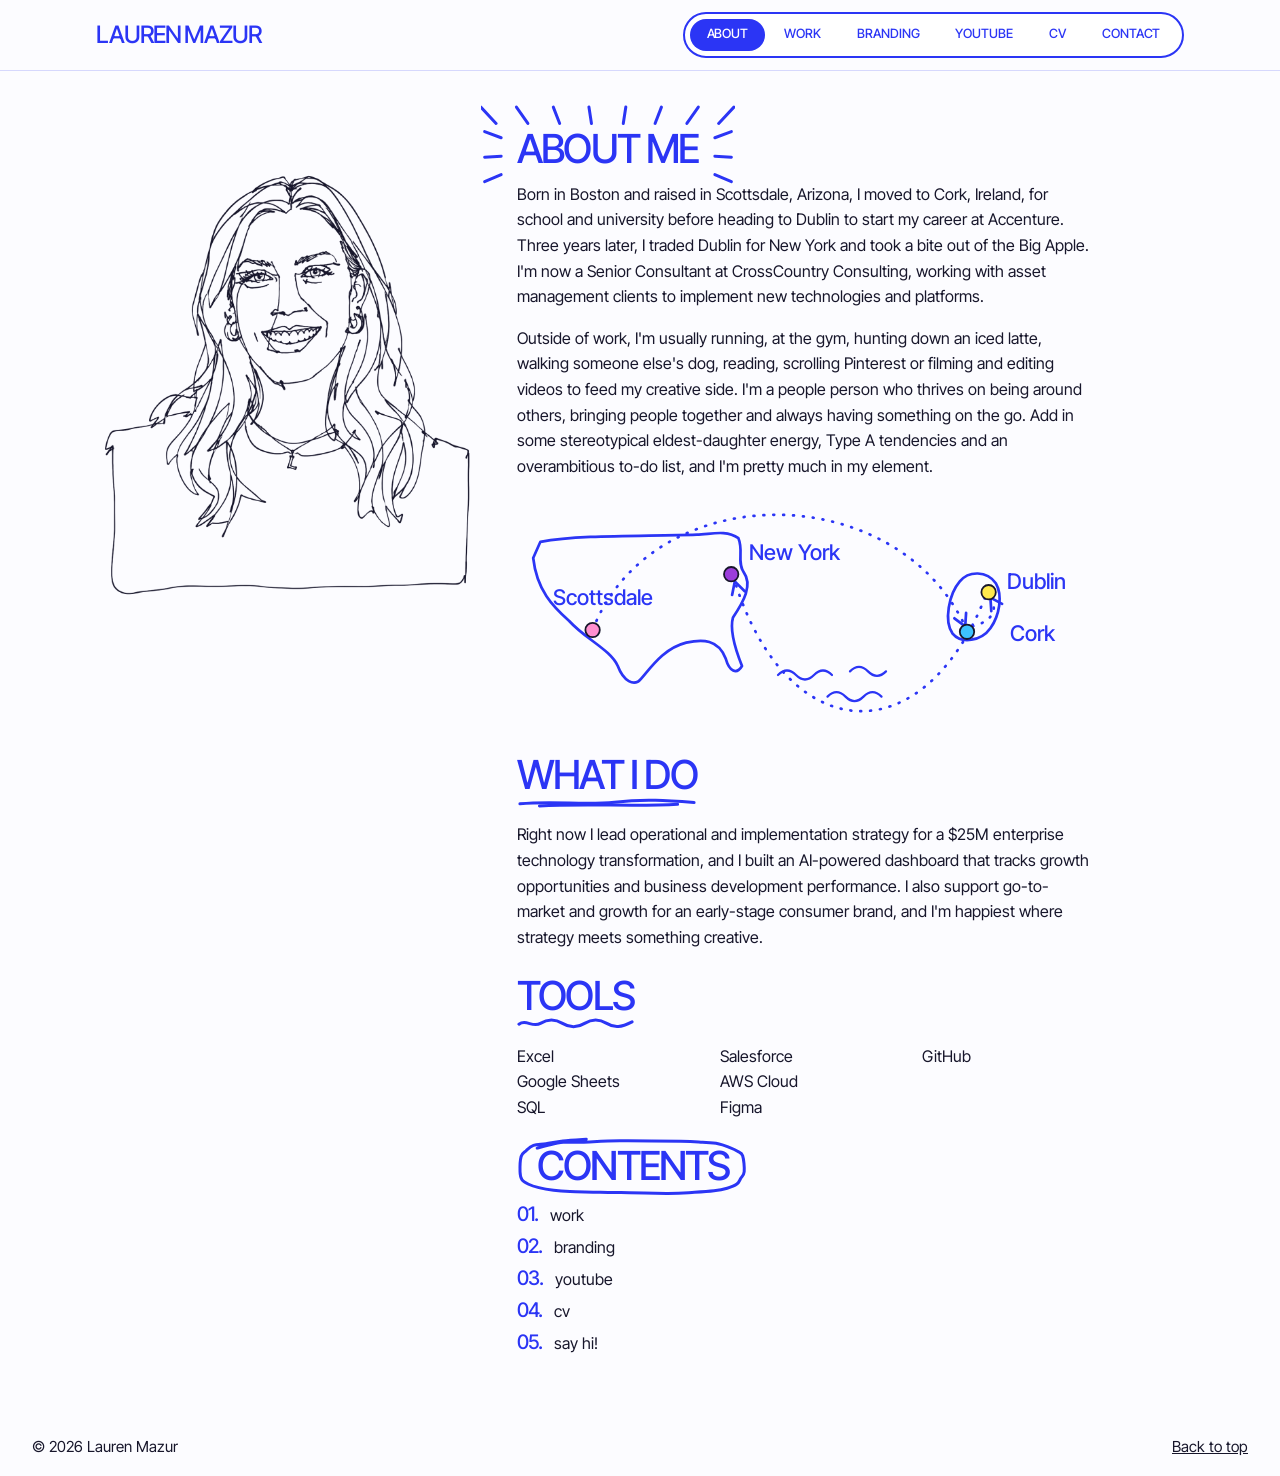
==== commit c3773c1c: "Update about.html" ====
--- a/about.html
+++ b/about.html
@@ -21,7 +21,7 @@
   <!-- Menu: the current page is highlighted. To change the menu, edit it on every page. -->
   <header class="site-header">
     <div class="site-header__inner">
-      <a class="site-header__logo" href="index.html">Lauren</a>
+      <a class="site-header__logo" href="index.html">Lauren Mazur</a>
       <nav class="stage__nav" aria-label="Main">
         <a class="pill-nav__link" href="about.html" aria-current="page">About</a>
         <a class="pill-nav__link" href="work.html">Work</a>
